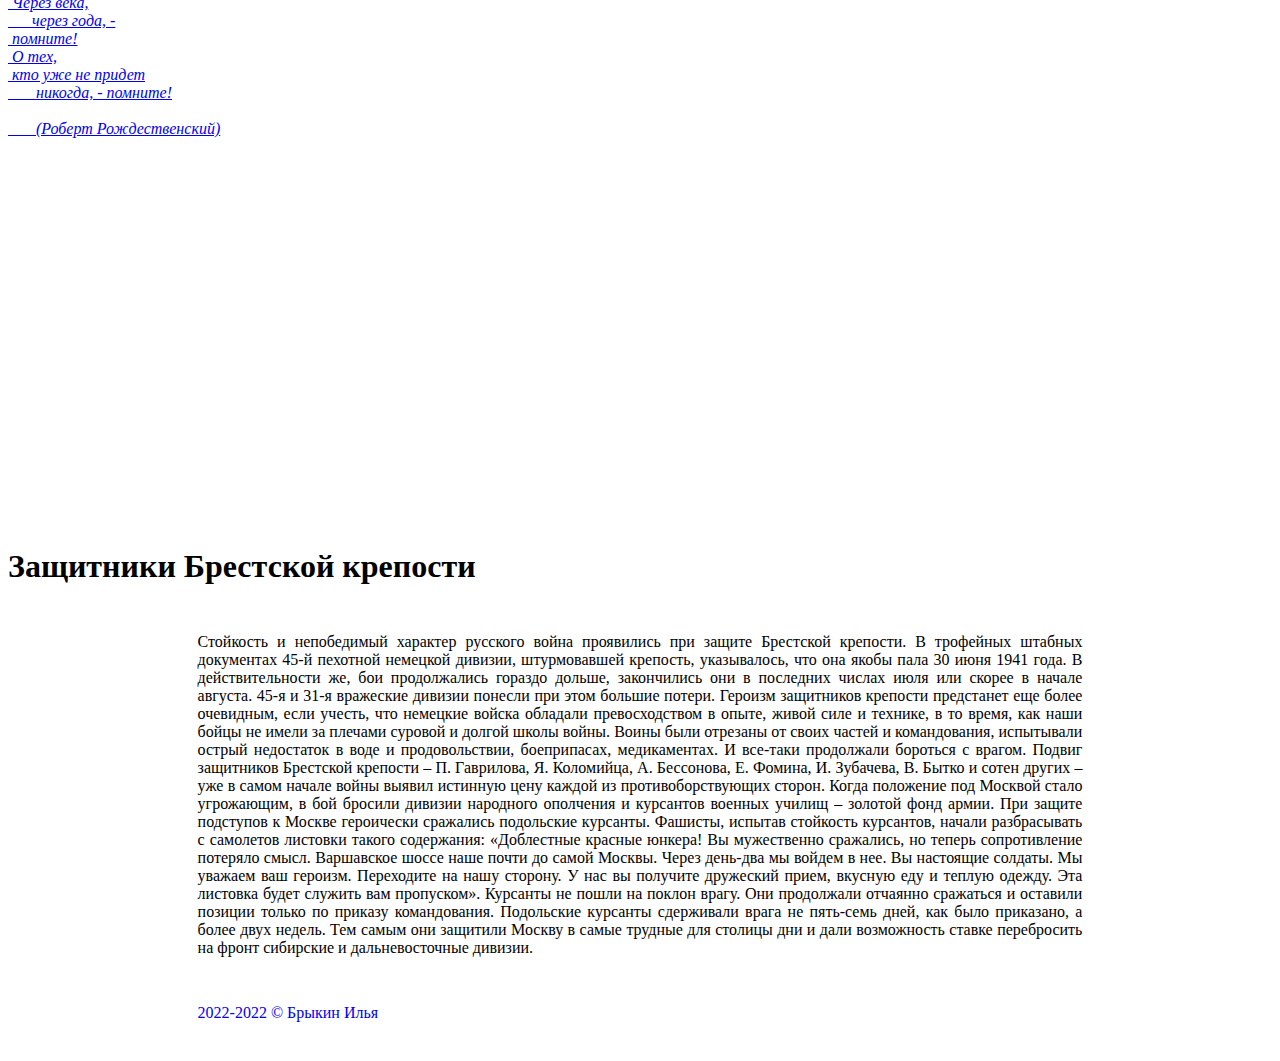
==== br-kr.html @ 504ae081 "Add files via upload" ====
<html>
	<head>
    	<title>Помните - Защитники Брестской крепости</title>
		<link rel="preconnect" href="https://fonts.googleapis.com">
		<link rel="preconnect" href="https://fonts.gstatic.com" crossorigin>
		<link href="https://fonts.googleapis.com/css2?family=Jost&display=swap" rel="stylesheet">
		<link rel="stylesheet" href="style/style.css" type="text/css">
		<style type="text/css">
			.main-img {
				position: relative;
    			top: -32;
				width: 100%;
				height: 500px;
				background-image: url("img/Br-kr.jpg");
				background-repeat: no-repeat;
				background-size: cover;
				background-position: 50% 70%;
			}
		</style>
	</head>
	<body>
		<div class="main">
			<a href="index.html" class="img-link">
				<div class="main-img">
					<div class="main-img-overlay">
						<p class="art"><i>Помните!<br>
							&nbspЧерез века,<br>
											 &nbsp&nbsp&nbsp&nbsp&nbsp&nbspчерез года, -<br>
							   &nbspпомните!<br>
							   &nbspО тех,<br>
							   &nbspкто уже  не придет<br>
													 &nbsp&nbsp&nbsp&nbsp&nbsp&nbsp&nbspникогда, - помните!<br><br>
							
													  &nbsp&nbsp&nbsp&nbsp&nbsp&nbsp&nbsp(Роберт Рождественский)</i>
										</p>
					</div>
				</div>
			</a>
			<div class="heroes" style="padding: 20px 0px 20px 0px;">
				<div class="border" style="padding: 20px 0px 24px 0px; width: 70%;">
					<h1 class="title" style="margin: 0 auto;">Защитники Брестской крепости</h1>
				</div>
				<p class="story" style="text-align:justify; width: 70%; margin: auto; margin-top: 24px;">Стойкость и непобедимый характер русского война проявились при защите Брестской крепости. В трофейных штабных документах 45-й пехотной немецкой дивизии, штурмовавшей крепость, указывалось, что она якобы пала 30 июня 1941 года. В действительности же, бои продолжались гораздо дольше, закончились они в последних числах июля или скорее в начале августа. 45-я и 31-я вражеские дивизии понесли при этом большие потери. Героизм защитников крепости предстанет еще более очевидным, если учесть, что немецкие войска обладали превосходством в опыте, живой силе и технике, в то время, как наши бойцы не имели за плечами суровой и долгой школы войны. Воины были отрезаны от своих частей и командования, испытывали острый недостаток в воде и продовольствии, боеприпасах, медикаментах. И все-таки продолжали бороться с врагом. Подвиг защитников Брестской крепости – П. Гаврилова, Я. Коломийца, А. Бессонова, Е. Фомина, И. Зубачева, В. Бытко и сотен других – уже в самом начале войны выявил истинную цену каждой из противоборствующих сторон. 
					Когда положение под Москвой стало угрожающим, в бой бросили дивизии народного ополчения и курсантов военных училищ – золотой фонд армии. При защите подступов к Москве героически сражались подольские курсанты. Фашисты, испытав стойкость курсантов, начали разбрасывать с самолетов листовки такого содержания: «Доблестные красные юнкера! Вы мужественно сражались, но теперь сопротивление потеряло смысл. Варшавское шоссе наше почти до самой Москвы. Через день-два мы войдем в нее. Вы настоящие солдаты. Мы уважаем ваш героизм. Переходите на нашу сторону. У нас вы получите дружеский прием, вкусную еду и теплую одежду. Эта листовка будет служить вам пропуском». Курсанты не пошли на поклон врагу. Они продолжали отчаянно сражаться и оставили позиции только по приказу командования. Подольские курсанты сдерживали врага не пять-семь дней, как было приказано, а более двух недель. Тем самым они защитили Москву в самые трудные для столицы дни и дали возможность ставке перебросить на фронт сибирские и дальневосточные дивизии. 
				</p>
			</div>
			<footer style="width: 70%; margin: auto; padding: 16px 0px 24px 0px;">
				<div class="line" style="width: 100%; height: 4px;"></div>
				<a href="index.html" style="text-decoration: none; line-height: 32px;" class="copy">2022-2022 © Брыкин Илья</a>
			</footer>
		</div>
	</body>
</html>
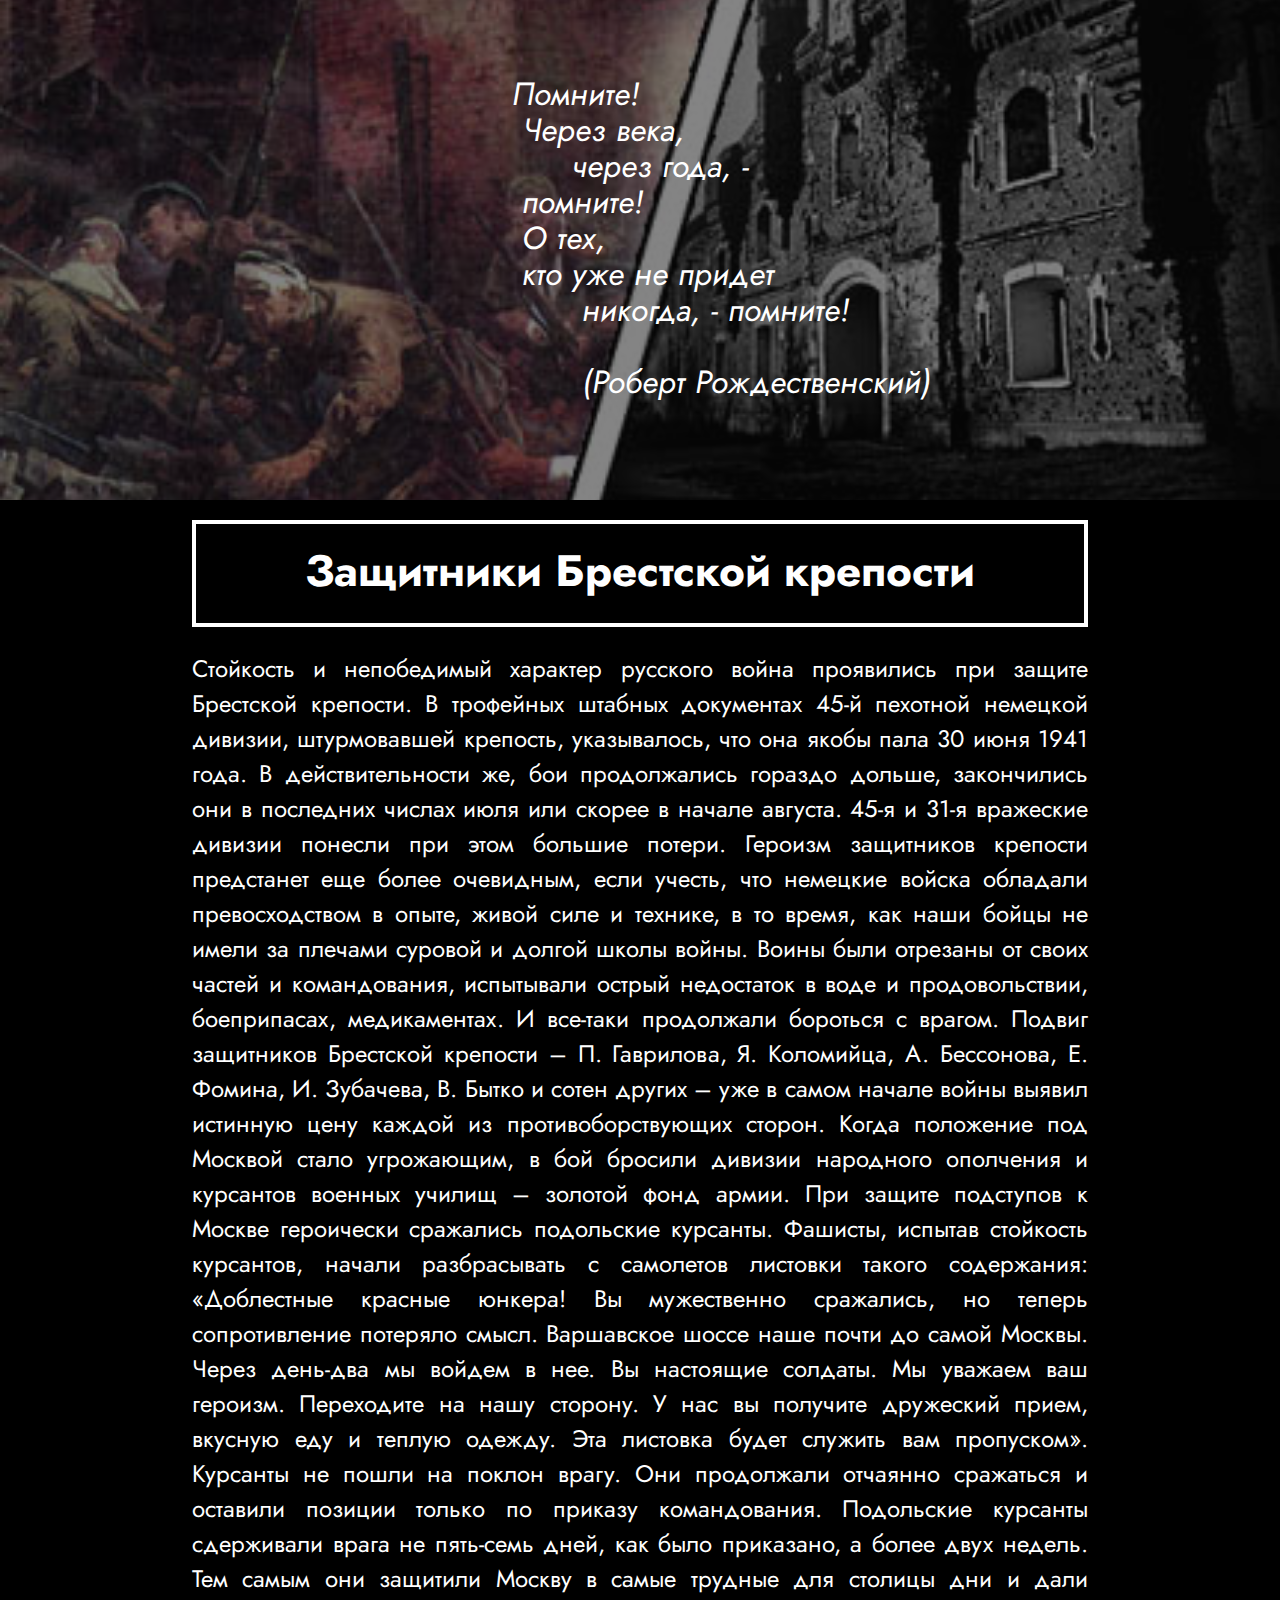
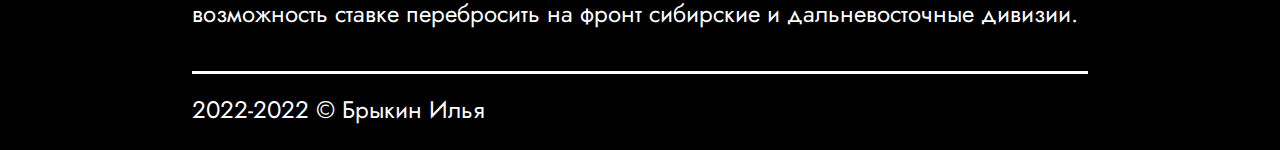
==== commit 8c453849: "viewport" ====
--- a/br-kr.html
+++ b/br-kr.html
@@ -1,6 +1,7 @@
 <html>
 	<head>
     	<title>Помните - Защитники Брестской крепости</title>
+		<meta name="viewport" content="width=device-width, initial-scale=1.0">
 		<link rel="preconnect" href="https://fonts.googleapis.com">
 		<link rel="preconnect" href="https://fonts.gstatic.com" crossorigin>
 		<link href="https://fonts.googleapis.com/css2?family=Jost&display=swap" rel="stylesheet">
--- a/style/style.css
+++ b/style/style.css
@@ -0,0 +1,135 @@
+body {
+    background-color: black;
+    font-family: 'Jost', sans-serif;
+    margin: 0;
+}
+.main {
+    width: 100%;
+    height: 100%;
+    margin: auto;
+    display: flex;
+    flex-direction: column;
+    position: relative;
+}
+
+.img-link {
+    text-decoration: none;
+    margin: 0;
+    display: block;
+    box-sizing: border-box;
+    height: 500px;
+}
+
+.img-link .main-img-overlay:hover {
+    background: rgba(10, 10, 10, 0.5);
+}
+
+.art {
+    position: relative;
+    color: white;
+    font-size: 32px;
+    line-height: 36px;
+    margin-left: 40%;
+    top: 76;
+    z-index: 1010;
+    transition: .1s;
+}
+.main-img {
+    position: relative;
+    top: -32;
+    width: 100%;
+    height: 500px;
+    background-image: url("../img/main.jpg");
+    background-repeat: no-repeat;
+    background-size: cover;
+    background-position: 50% 70%;
+}
+.main-img-overlay {
+    position: relative;
+    width: 100%;
+    height: 500px;
+    background: rgba(0,0,0,0.55);
+    transition: .3s;
+}
+
+.title {
+    color: white;
+    text-align: center;
+    font-size: 2.75em;
+    line-height: 1.25em;
+    margin-bottom: 1em;
+}
+.heroes {
+    box-sizing: border-box;
+    padding: 20px 20px 20px 20px;
+    width: 100%;
+    background-color: black;
+    
+}
+.border {
+    box-sizing: border-box;
+    padding: 20px 60px 20px 60px;
+    margin: 0 auto;
+    margin-bottom: 16px;
+    width: 100%;
+    border: solid white 4px;
+}
+.line {
+    border-bottom: solid white 3px;
+}
+.story {
+    font-size: 24px;
+    color: white;
+    text-align: justify;
+}
+.button {
+    width: 44vw;
+    height: 56px;
+    line-height: 56px;
+    color: white;
+    font-size: 28px;
+    text-align: center;
+}
+.link-button {
+    text-decoration: none;
+}
+.button:hover {
+    color: black;
+    background-color: white;
+    transition-duration: .3s;
+}
+.pare {
+    box-sizing: border-box;
+    padding: 0px 60px 0px 60px;
+    width: 100%;
+    display: flex;
+    flex-direction: row;
+    justify-content: center;
+}
+@media screen and (max-width: 768px) {
+    .pare {
+      flex-direction: column;
+      margin: 0 auto;
+    }
+    .pare .button {
+        width: 72vw;
+    }
+    .pare a {
+        margin: auto;
+    }
+  }
+footer {
+    width: 100%;
+    box-sizing: border-box;
+    padding: 16px 5.55% 24px 6.5%;
+    display: flex;
+    flex-direction: column;
+    justify-content: end;
+    background-color: black;
+    height: 100%;
+}
+.copy {
+    color: white;
+    margin-top: 20px;
+    font-size: 24px;
+}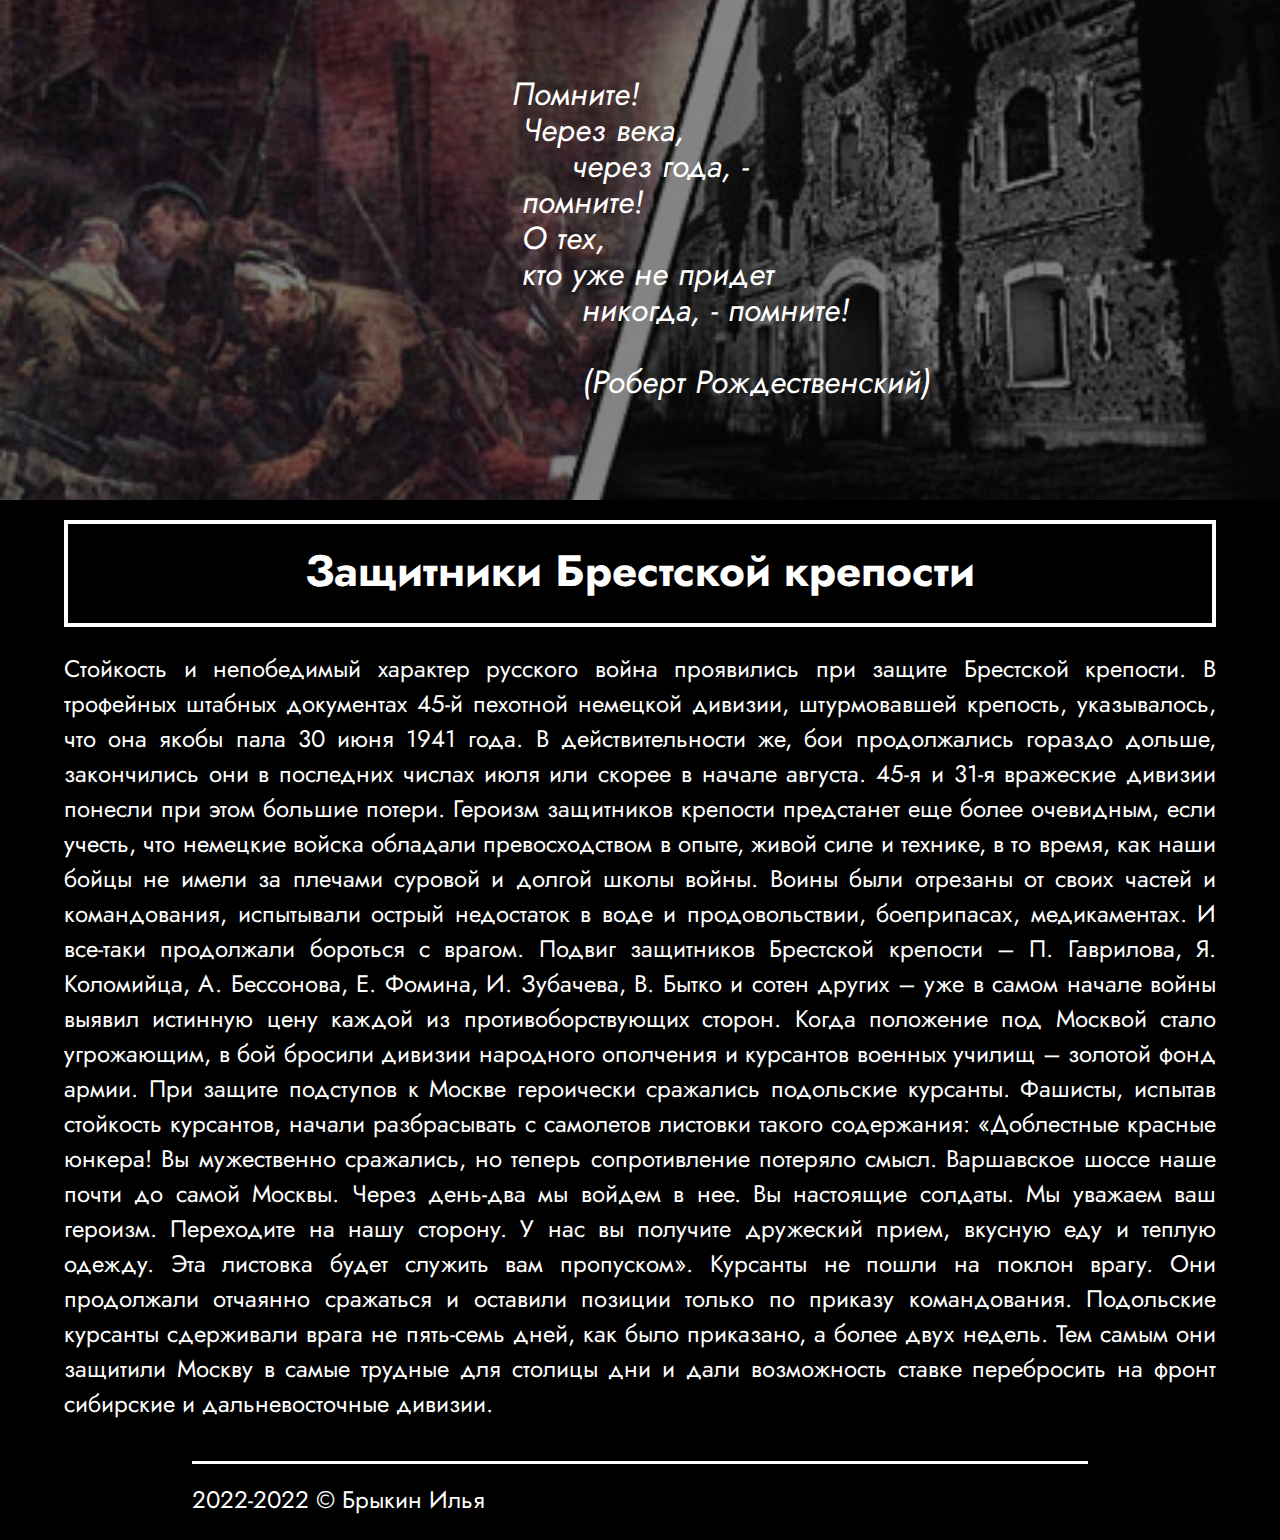
==== commit bebc1677: "wow" ====
--- a/br-kr.html
+++ b/br-kr.html
@@ -17,6 +17,11 @@
 				background-size: cover;
 				background-position: 50% 70%;
 			}
+			.heroes {
+				width: 90%;
+				margin: auto;
+			}
+
 		</style>
 	</head>
 	<body>
@@ -38,10 +43,10 @@
 				</div>
 			</a>
 			<div class="heroes" style="padding: 20px 0px 20px 0px;">
-				<div class="border" style="padding: 20px 0px 24px 0px; width: 70%;">
+				<div class="border" style="padding: 20px 0px 24px 0px;">
 					<h1 class="title" style="margin: 0 auto;">Защитники Брестской крепости</h1>
 				</div>
-				<p class="story" style="text-align:justify; width: 70%; margin: auto; margin-top: 24px;">Стойкость и непобедимый характер русского война проявились при защите Брестской крепости. В трофейных штабных документах 45-й пехотной немецкой дивизии, штурмовавшей крепость, указывалось, что она якобы пала 30 июня 1941 года. В действительности же, бои продолжались гораздо дольше, закончились они в последних числах июля или скорее в начале августа. 45-я и 31-я вражеские дивизии понесли при этом большие потери. Героизм защитников крепости предстанет еще более очевидным, если учесть, что немецкие войска обладали превосходством в опыте, живой силе и технике, в то время, как наши бойцы не имели за плечами суровой и долгой школы войны. Воины были отрезаны от своих частей и командования, испытывали острый недостаток в воде и продовольствии, боеприпасах, медикаментах. И все-таки продолжали бороться с врагом. Подвиг защитников Брестской крепости – П. Гаврилова, Я. Коломийца, А. Бессонова, Е. Фомина, И. Зубачева, В. Бытко и сотен других – уже в самом начале войны выявил истинную цену каждой из противоборствующих сторон. 
+				<p class="story" style="text-align:justify; margin: auto; margin-top: 24px;">Стойкость и непобедимый характер русского война проявились при защите Брестской крепости. В трофейных штабных документах 45-й пехотной немецкой дивизии, штурмовавшей крепость, указывалось, что она якобы пала 30 июня 1941 года. В действительности же, бои продолжались гораздо дольше, закончились они в последних числах июля или скорее в начале августа. 45-я и 31-я вражеские дивизии понесли при этом большие потери. Героизм защитников крепости предстанет еще более очевидным, если учесть, что немецкие войска обладали превосходством в опыте, живой силе и технике, в то время, как наши бойцы не имели за плечами суровой и долгой школы войны. Воины были отрезаны от своих частей и командования, испытывали острый недостаток в воде и продовольствии, боеприпасах, медикаментах. И все-таки продолжали бороться с врагом. Подвиг защитников Брестской крепости – П. Гаврилова, Я. Коломийца, А. Бессонова, Е. Фомина, И. Зубачева, В. Бытко и сотен других – уже в самом начале войны выявил истинную цену каждой из противоборствующих сторон. 
 					Когда положение под Москвой стало угрожающим, в бой бросили дивизии народного ополчения и курсантов военных училищ – золотой фонд армии. При защите подступов к Москве героически сражались подольские курсанты. Фашисты, испытав стойкость курсантов, начали разбрасывать с самолетов листовки такого содержания: «Доблестные красные юнкера! Вы мужественно сражались, но теперь сопротивление потеряло смысл. Варшавское шоссе наше почти до самой Москвы. Через день-два мы войдем в нее. Вы настоящие солдаты. Мы уважаем ваш героизм. Переходите на нашу сторону. У нас вы получите дружеский прием, вкусную еду и теплую одежду. Эта листовка будет служить вам пропуском». Курсанты не пошли на поклон врагу. Они продолжали отчаянно сражаться и оставили позиции только по приказу командования. Подольские курсанты сдерживали врага не пять-семь дней, как было приказано, а более двух недель. Тем самым они защитили Москву в самые трудные для столицы дни и дали возможность ставке перебросить на фронт сибирские и дальневосточные дивизии. 
 				</p>
 			</div>
--- a/style/style.css
+++ b/style/style.css
@@ -61,7 +61,7 @@
 }
 .heroes {
     box-sizing: border-box;
-    padding: 20px 20px 20px 20px;
+    padding: 20px 20px 0px 20px;
     width: 100%;
     background-color: black;
     
@@ -70,7 +70,7 @@
     box-sizing: border-box;
     padding: 20px 60px 20px 60px;
     margin: 0 auto;
-    margin-bottom: 16px;
+    margin-bottom: 24px;
     width: 100%;
     border: solid white 4px;
 }
@@ -82,13 +82,26 @@
     color: white;
     text-align: justify;
 }
+
+.list-heroes {
+    width: 100%;
+    height: fit-content;
+    display: flex;
+    flex-direction: column;
+    align-content: space-around;
+}
 .button {
+    box-sizing: border-box;
+    padding: 12px 0px 12px 4px;
     width: 44vw;
-    height: 56px;
-    line-height: 56px;
+    height: auto;
+    line-height: 36px;
     color: white;
     font-size: 28px;
     text-align: center;
+}
+.button p {
+    margin: 0;
 }
 .link-button {
     text-decoration: none;
@@ -106,16 +119,28 @@
     flex-direction: row;
     justify-content: center;
 }
+.link-button:first-child {
+    margin-bottom: 8px;
+}
 @media screen and (max-width: 768px) {
     .pare {
       flex-direction: column;
       margin: 0 auto;
     }
     .pare .button {
-        width: 72vw;
+        width: 100%;
     }
     .pare a {
         margin: auto;
+        width: 100%;
+    }
+    .border {
+        padding: 16px 16px 16px 16px;
+    }
+    .art {
+        font-size: 28px;
+        line-height: 32px;
+        margin-left: 16%;
     }
   }
 footer {
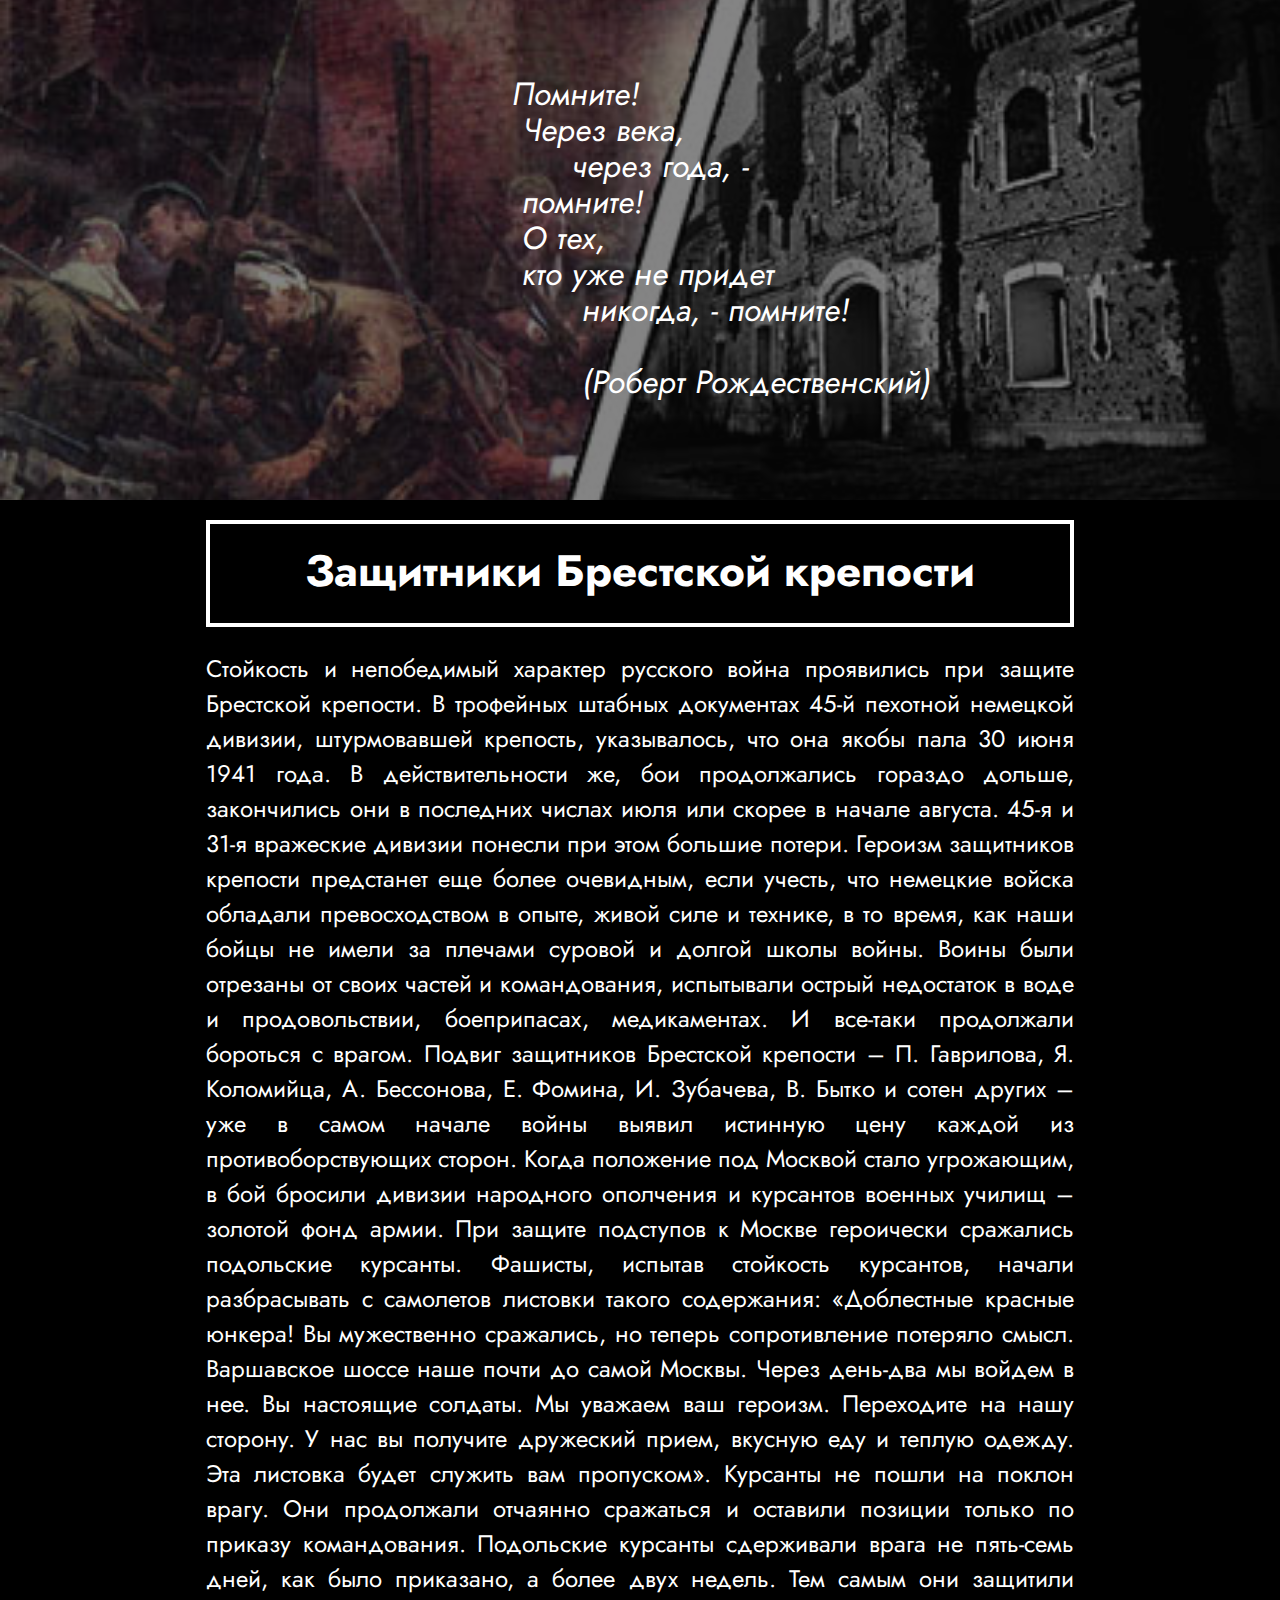
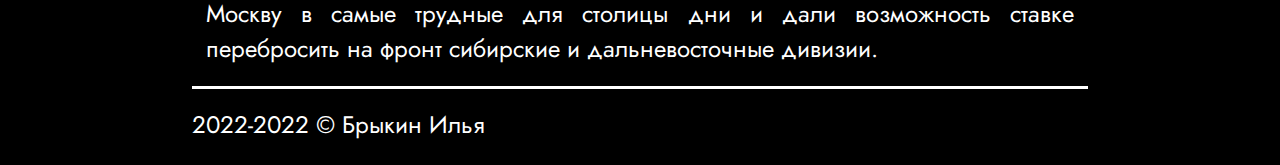
==== commit 1a318388: "redo" ====
--- a/br-kr.html
+++ b/br-kr.html
@@ -17,9 +17,11 @@
 				background-size: cover;
 				background-position: 50% 70%;
 			}
-			.heroes {
-				width: 90%;
-				margin: auto;
+			@media screen and (max-width: 768px) {
+				.heroes {
+					width: 90%;
+					margin: auto;
+				}
 			}
 
 		</style>
@@ -42,15 +44,15 @@
 					</div>
 				</div>
 			</a>
-			<div class="heroes" style="padding: 20px 0px 20px 0px;">
+			<div class="heroes">
 				<div class="border" style="padding: 20px 0px 24px 0px;">
 					<h1 class="title" style="margin: 0 auto;">Защитники Брестской крепости</h1>
 				</div>
-				<p class="story" style="text-align:justify; margin: auto; margin-top: 24px;">Стойкость и непобедимый характер русского война проявились при защите Брестской крепости. В трофейных штабных документах 45-й пехотной немецкой дивизии, штурмовавшей крепость, указывалось, что она якобы пала 30 июня 1941 года. В действительности же, бои продолжались гораздо дольше, закончились они в последних числах июля или скорее в начале августа. 45-я и 31-я вражеские дивизии понесли при этом большие потери. Героизм защитников крепости предстанет еще более очевидным, если учесть, что немецкие войска обладали превосходством в опыте, живой силе и технике, в то время, как наши бойцы не имели за плечами суровой и долгой школы войны. Воины были отрезаны от своих частей и командования, испытывали острый недостаток в воде и продовольствии, боеприпасах, медикаментах. И все-таки продолжали бороться с врагом. Подвиг защитников Брестской крепости – П. Гаврилова, Я. Коломийца, А. Бессонова, Е. Фомина, И. Зубачева, В. Бытко и сотен других – уже в самом начале войны выявил истинную цену каждой из противоборствующих сторон. 
+				<p class="story">Стойкость и непобедимый характер русского война проявились при защите Брестской крепости. В трофейных штабных документах 45-й пехотной немецкой дивизии, штурмовавшей крепость, указывалось, что она якобы пала 30 июня 1941 года. В действительности же, бои продолжались гораздо дольше, закончились они в последних числах июля или скорее в начале августа. 45-я и 31-я вражеские дивизии понесли при этом большие потери. Героизм защитников крепости предстанет еще более очевидным, если учесть, что немецкие войска обладали превосходством в опыте, живой силе и технике, в то время, как наши бойцы не имели за плечами суровой и долгой школы войны. Воины были отрезаны от своих частей и командования, испытывали острый недостаток в воде и продовольствии, боеприпасах, медикаментах. И все-таки продолжали бороться с врагом. Подвиг защитников Брестской крепости – П. Гаврилова, Я. Коломийца, А. Бессонова, Е. Фомина, И. Зубачева, В. Бытко и сотен других – уже в самом начале войны выявил истинную цену каждой из противоборствующих сторон. 
 					Когда положение под Москвой стало угрожающим, в бой бросили дивизии народного ополчения и курсантов военных училищ – золотой фонд армии. При защите подступов к Москве героически сражались подольские курсанты. Фашисты, испытав стойкость курсантов, начали разбрасывать с самолетов листовки такого содержания: «Доблестные красные юнкера! Вы мужественно сражались, но теперь сопротивление потеряло смысл. Варшавское шоссе наше почти до самой Москвы. Через день-два мы войдем в нее. Вы настоящие солдаты. Мы уважаем ваш героизм. Переходите на нашу сторону. У нас вы получите дружеский прием, вкусную еду и теплую одежду. Эта листовка будет служить вам пропуском». Курсанты не пошли на поклон врагу. Они продолжали отчаянно сражаться и оставили позиции только по приказу командования. Подольские курсанты сдерживали врага не пять-семь дней, как было приказано, а более двух недель. Тем самым они защитили Москву в самые трудные для столицы дни и дали возможность ставке перебросить на фронт сибирские и дальневосточные дивизии. 
 				</p>
 			</div>
-			<footer style="width: 70%; margin: auto; padding: 16px 0px 24px 0px;">
+			<footer style="margin: auto; padding: 16px 0px 24px 0px;">
 				<div class="line" style="width: 100%; height: 4px;"></div>
 				<a href="index.html" style="text-decoration: none; line-height: 32px;" class="copy">2022-2022 © Брыкин Илья</a>
 			</footer>
--- a/style/style.css
+++ b/style/style.css
@@ -68,19 +68,22 @@
 }
 .border {
     box-sizing: border-box;
-    padding: 20px 60px 20px 60px;
+    padding: 20px 28px 20px 28px;
     margin: 0 auto;
     margin-bottom: 24px;
-    width: 100%;
+    width: 70%;
     border: solid white 4px;
 }
 .line {
     border-bottom: solid white 3px;
 }
 .story {
-    font-size: 24px;
     color: white;
+    font-size: 24px ;
     text-align: justify;
+    width: 70%;
+    margin: auto; 
+    margin-top: 24px;
 }
 
 .list-heroes {
@@ -118,14 +121,13 @@
     display: flex;
     flex-direction: row;
     justify-content: center;
-}
-.link-button:first-child {
-    margin-bottom: 8px;
+    margin-bottom: 12px;
 }
 @media screen and (max-width: 768px) {
     .pare {
       flex-direction: column;
       margin: 0 auto;
+      margin-bottom: 12px;
     }
     .pare .button {
         width: 100%;
@@ -136,15 +138,28 @@
     }
     .border {
         padding: 16px 16px 16px 16px;
+        width: 100%;
     }
     .art {
         font-size: 28px;
         line-height: 32px;
         margin-left: 16%;
     }
+    .link-button:first-child {
+        margin-bottom: 12px;
+    }
+    .story {
+        margin: 0;
+        width: 100%;
+    }
+    .heroes {
+        width: 90%;
+		margin: auto;
+        padding: 20px 0px 0px 0px;
+    }
   }
 footer {
-    width: 100%;
+    width: 70%;
     box-sizing: border-box;
     padding: 16px 5.55% 24px 6.5%;
     display: flex;
@@ -153,6 +168,11 @@
     background-color: black;
     height: 100%;
 }
+@media screen and (max-width: 768px) {
+    footer {
+        width: 90%;
+    }
+}
 .copy {
     color: white;
     margin-top: 20px;
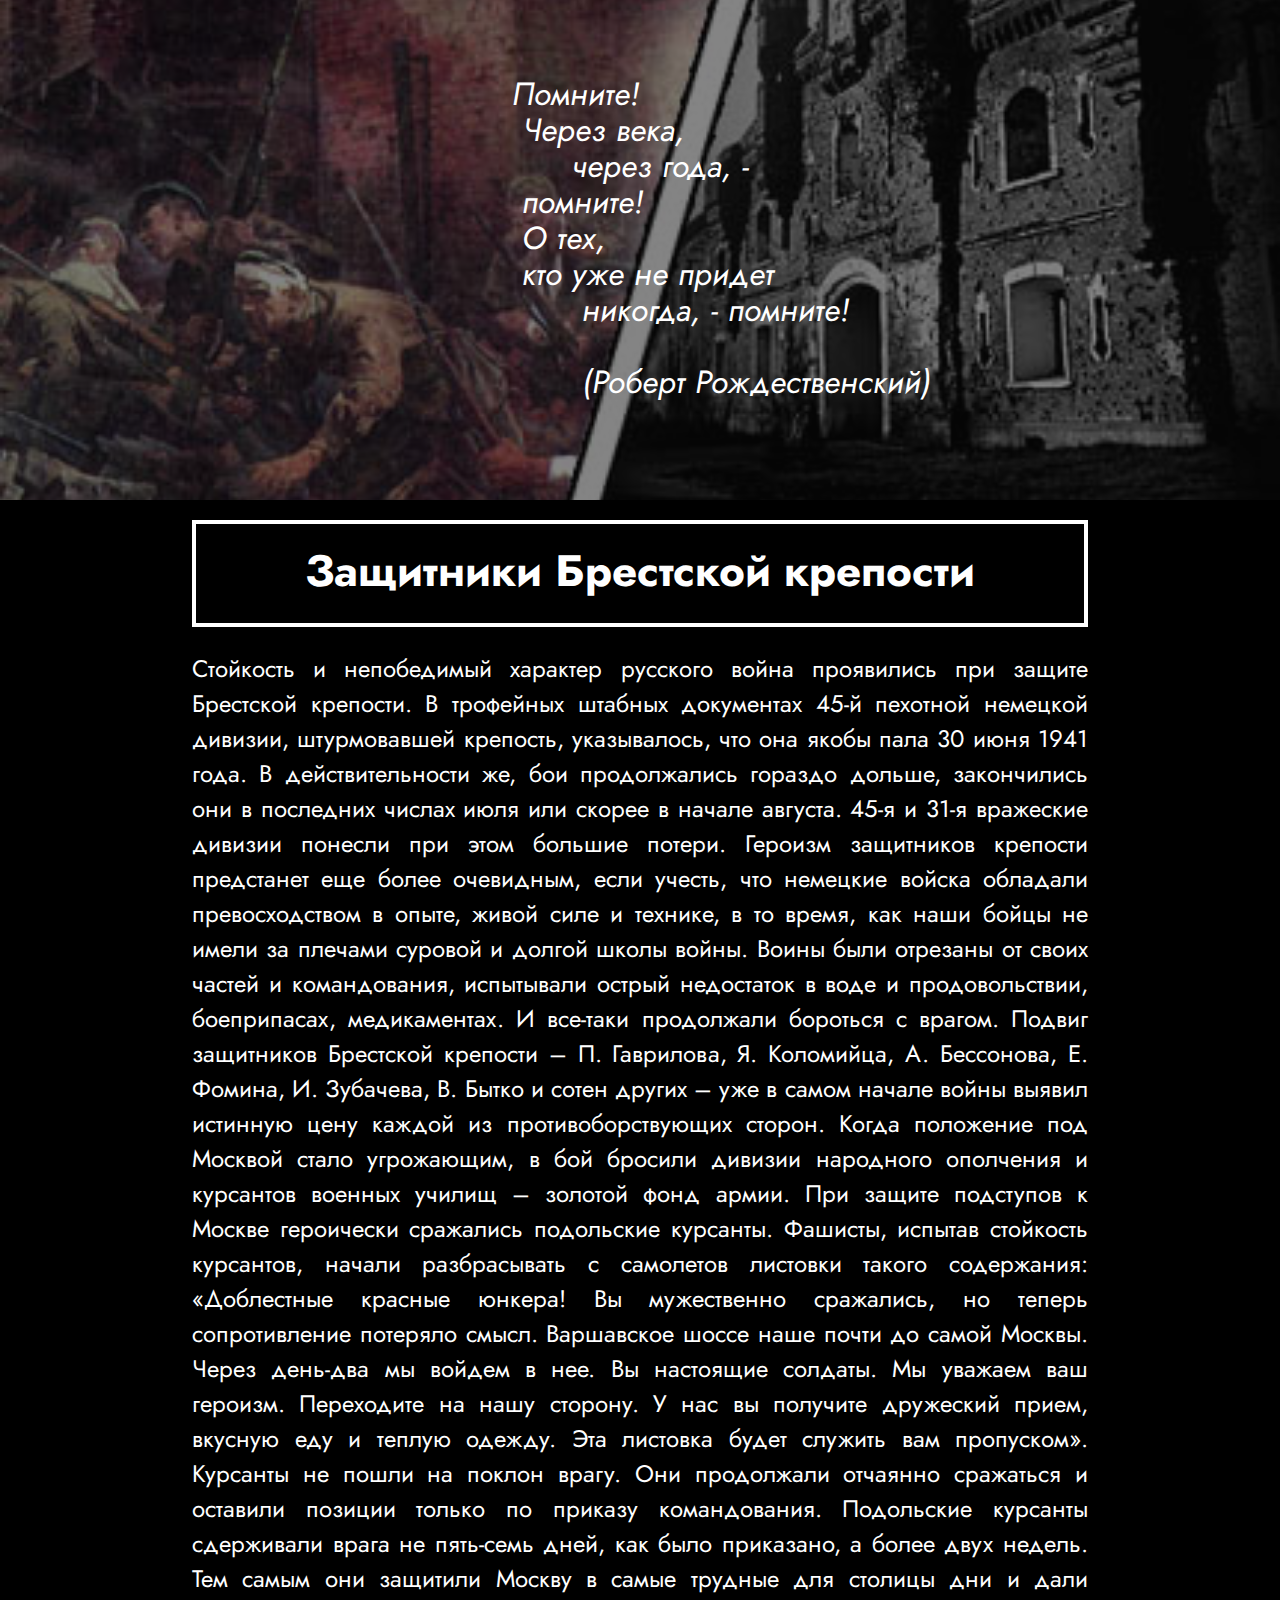
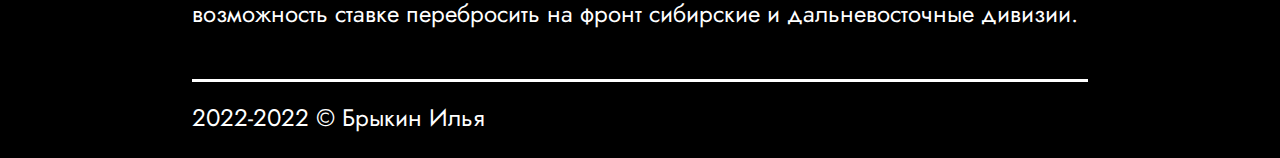
==== commit a2f82ad3: "footer" ====
--- a/br-kr.html
+++ b/br-kr.html
@@ -52,7 +52,7 @@
 					Когда положение под Москвой стало угрожающим, в бой бросили дивизии народного ополчения и курсантов военных училищ – золотой фонд армии. При защите подступов к Москве героически сражались подольские курсанты. Фашисты, испытав стойкость курсантов, начали разбрасывать с самолетов листовки такого содержания: «Доблестные красные юнкера! Вы мужественно сражались, но теперь сопротивление потеряло смысл. Варшавское шоссе наше почти до самой Москвы. Через день-два мы войдем в нее. Вы настоящие солдаты. Мы уважаем ваш героизм. Переходите на нашу сторону. У нас вы получите дружеский прием, вкусную еду и теплую одежду. Эта листовка будет служить вам пропуском». Курсанты не пошли на поклон врагу. Они продолжали отчаянно сражаться и оставили позиции только по приказу командования. Подольские курсанты сдерживали врага не пять-семь дней, как было приказано, а более двух недель. Тем самым они защитили Москву в самые трудные для столицы дни и дали возможность ставке перебросить на фронт сибирские и дальневосточные дивизии. 
 				</p>
 			</div>
-			<footer style="margin: auto; padding: 16px 0px 24px 0px;">
+			<footer>
 				<div class="line" style="width: 100%; height: 4px;"></div>
 				<a href="index.html" style="text-decoration: none; line-height: 32px;" class="copy">2022-2022 © Брыкин Илья</a>
 			</footer>
--- a/style/style.css
+++ b/style/style.css
@@ -61,7 +61,7 @@
 }
 .heroes {
     box-sizing: border-box;
-    padding: 20px 20px 0px 20px;
+    padding: 20px 0px 0px 0px;
     width: 100%;
     background-color: black;
     
@@ -128,6 +128,10 @@
       flex-direction: column;
       margin: 0 auto;
       margin-bottom: 12px;
+      padding: 0;
+    }
+    .pare .link-button {
+        width: 100%;
     }
     .pare .button {
         width: 100%;
@@ -161,12 +165,13 @@
 footer {
     width: 70%;
     box-sizing: border-box;
-    padding: 16px 5.55% 24px 6.5%;
+    padding: 16px 0px 24px 0px;
     display: flex;
     flex-direction: column;
     justify-content: end;
     background-color: black;
-    height: 100%;
+    margin: auto;
+    margin-top: 28px;
 }
 @media screen and (max-width: 768px) {
     footer {
